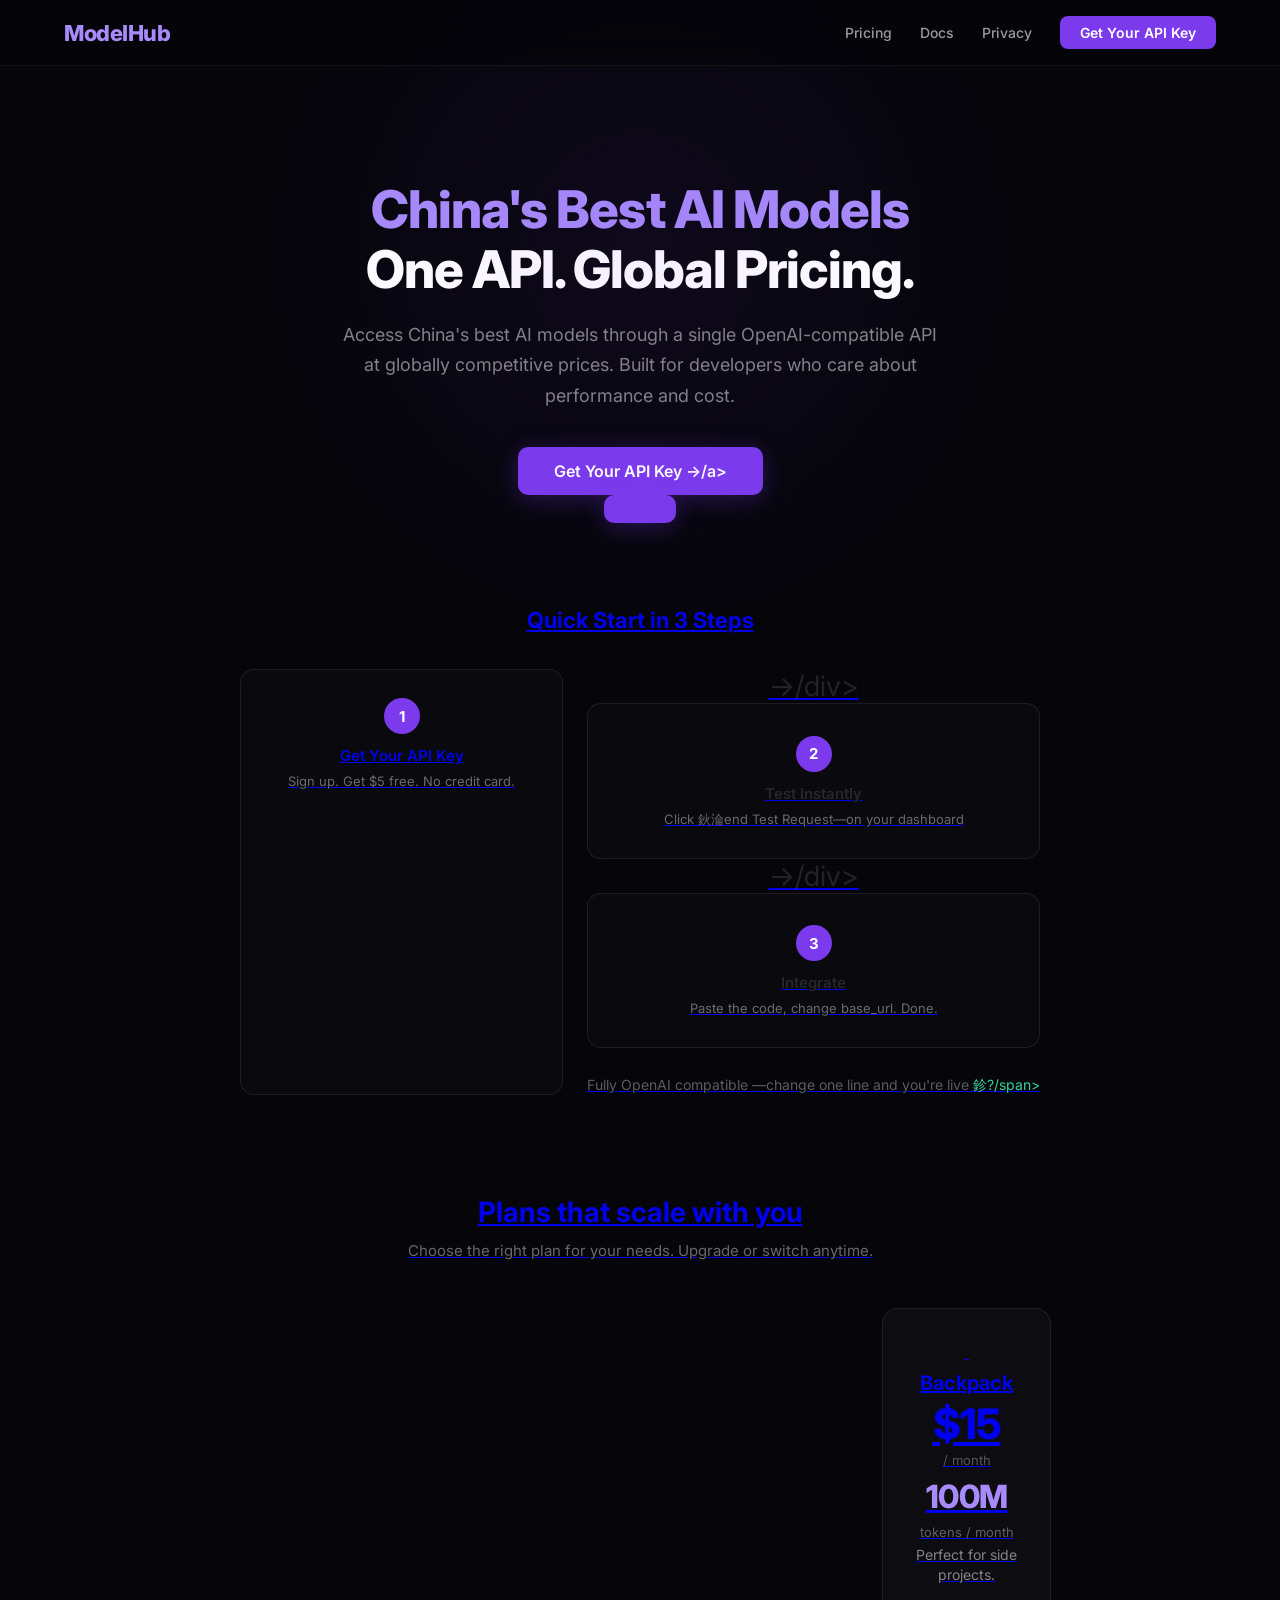
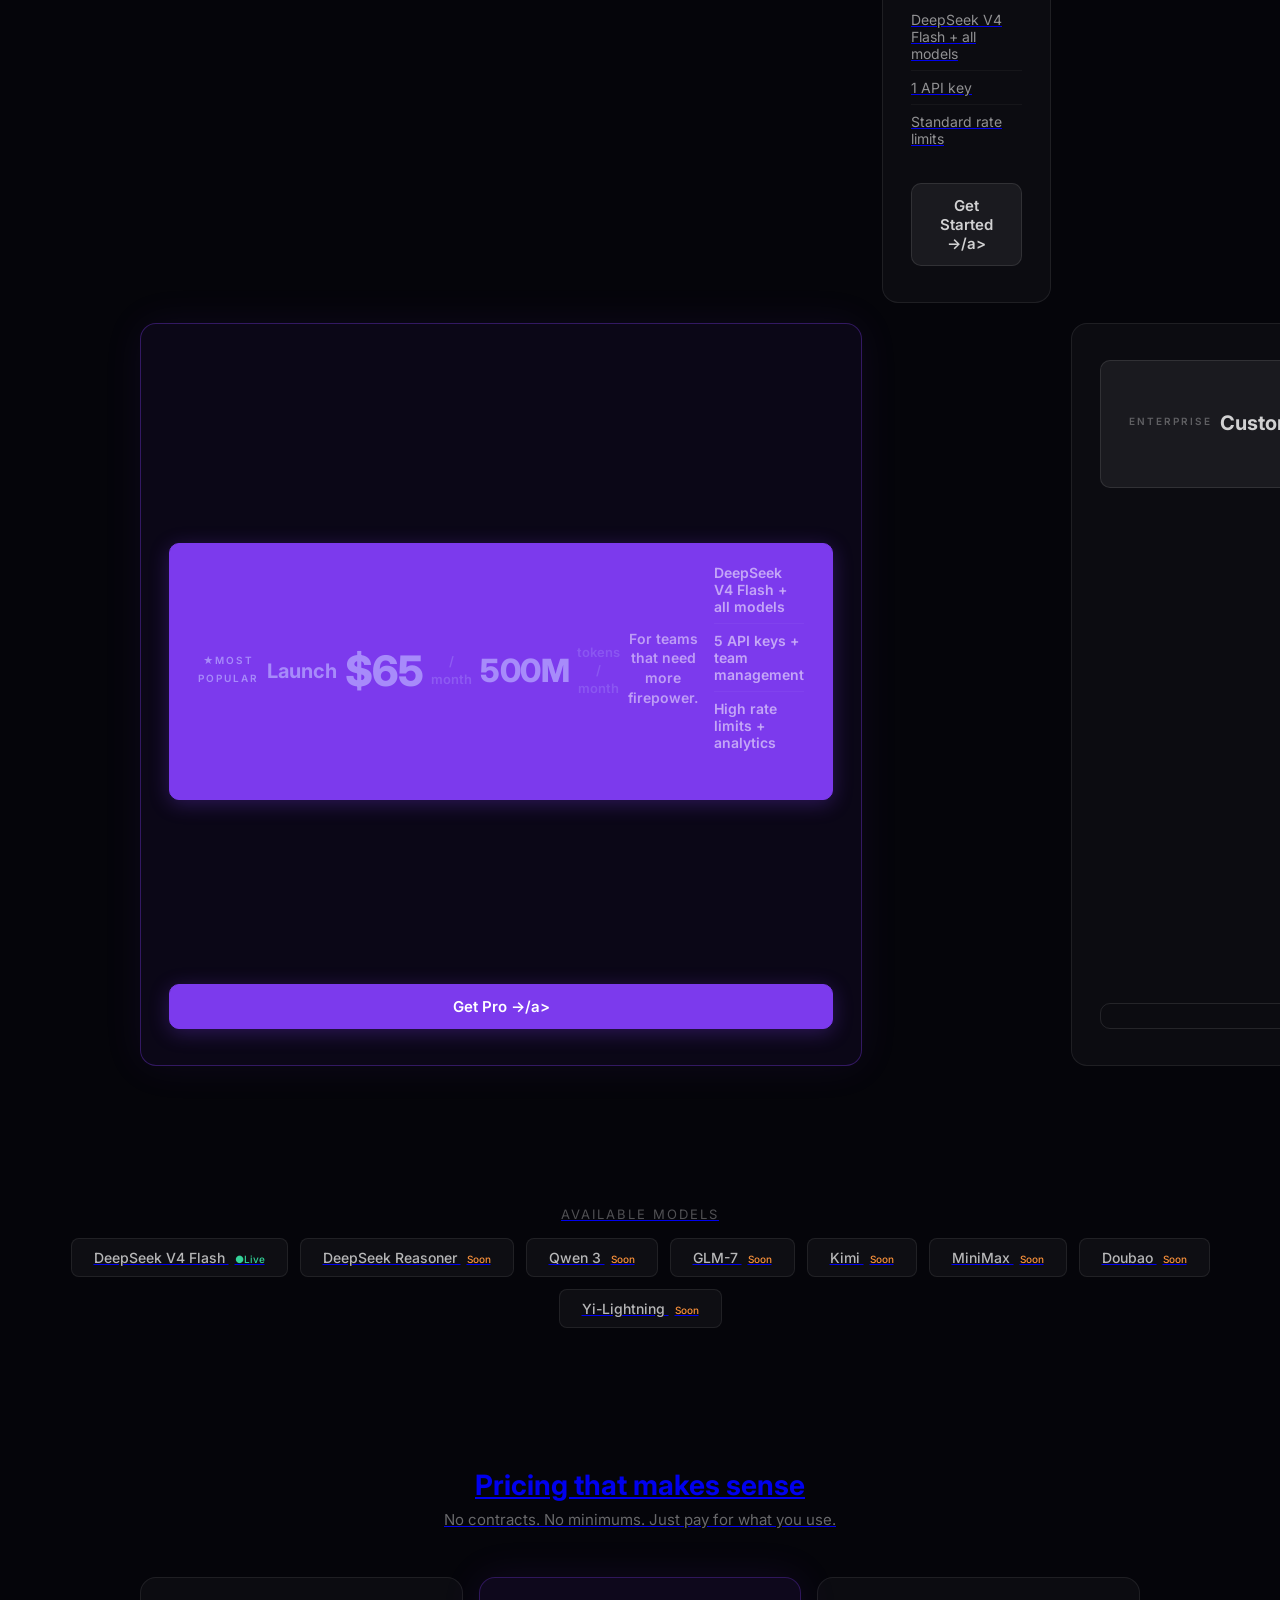
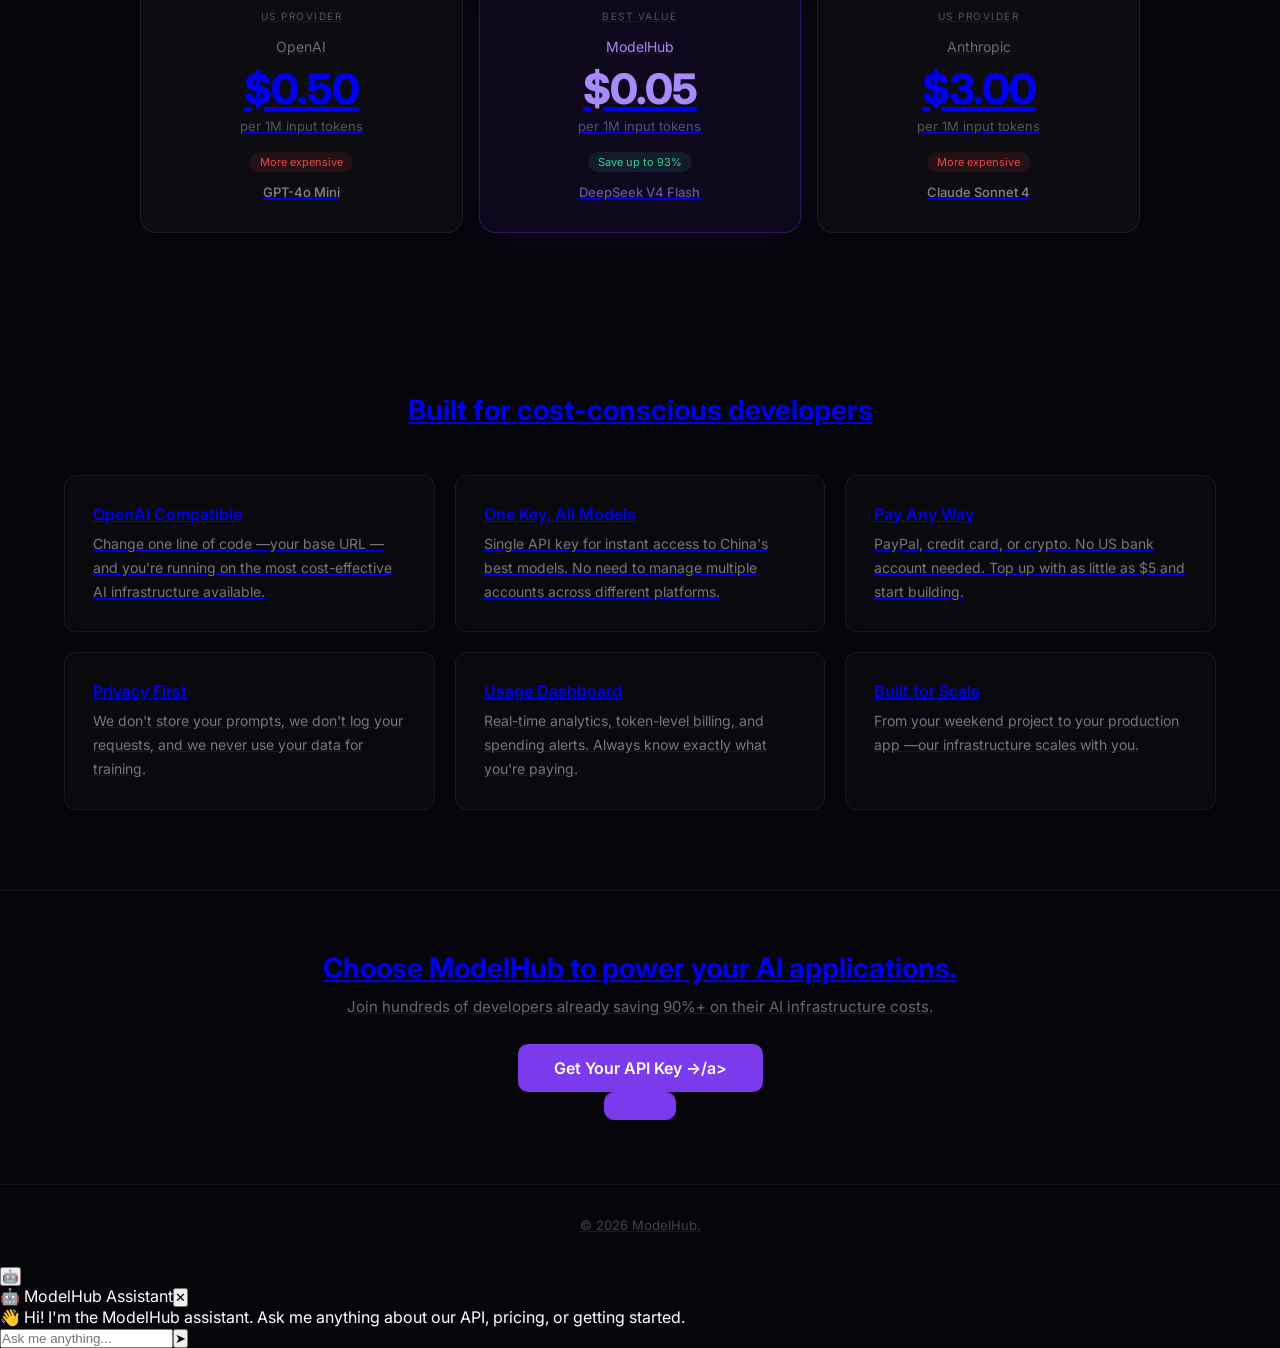
==== index.html @ 85d2f3e4 "initial deploy" ====
<!DOCTYPE html>
<html lang="en">
<head>
  <meta charset="UTF-8">
  <link rel="manifest" href="/manifest.json">
  <meta name="theme-color" content="#7c3aed">
  <meta name="apple-mobile-web-app-capable" content="yes">
  <meta name="apple-mobile-web-app-status-bar-style" content="black-translucent">
  <meta name="apple-mobile-web-app-title" content="ModelHub">
  <link rel="apple-touch-icon" href="data:image/svg+xml,%3Csvg xmlns='http://www.w3.org/2000/svg' width='192' height='192'%3E%3Crect width='192' height='192' rx='36' fill='%237c3aed'/%3E%3Ctext x='96' y='128' font-size='96' font-weight='800' fill='%23fff' text-anchor='middle'%3EM%3C/text%3E%3C/svg%3E">
  <meta name="viewport" content="width=device-width, initial-scale=1.0">
  <title>ModelHub —China's Best AI Models. One API. Global Pricing.</title>
  <link href="https://fonts.googleapis.com/css2?family=Inter:wght@400;500;600;700;800&display=swap" rel="stylesheet">
  <style>
    * { margin: 0; padding: 0; box-sizing: border-box; }
    body {
      font-family: 'Inter', -apple-system, sans-serif;
      background: #05050a;
      color: #fff;
      -webkit-font-smoothing: antialiased;
      overflow-x: hidden;
    }
    .container { max-width: 1200px; margin: 0 auto; padding: 0 24px; }

    /* Nav */
    nav {
      padding: 16px 0;
      border-bottom: 1px solid rgba(255,255,255,0.06);
      position: fixed; top: 0; left: 0; right: 0;
      background: rgba(5,5,10,0.85);
      backdrop-filter: blur(16px);
      z-index: 100;
    }
    nav .container { display: flex; justify-content: space-between; align-items: center; }
    .logo { font-weight: 800; font-size: 22px; letter-spacing: -0.5px; color: #a78bfa; }
    .nav-links { display: flex; gap: 28px; align-items: center; }
    .nav-links a { color: rgba(255,255,255,0.6); text-decoration: none; font-size: 14px; font-weight: 500; transition: color 0.2s; }
    .nav-links a:hover { color: #fff; }
    .nav-cta {
      background: #7c3aed;
      color: #fff !important;
      padding: 8px 20px;
      border-radius: 8px;
      font-weight: 600 !important;
    }

    /* Hero */
    .hero {
      padding: 180px 0 40px;
      text-align: center;
      position: relative;
    }
    .hero::before {
      content: '';
      position: absolute;
      top: -200px;
      left: 50%;
      transform: translateX(-50%);
      width: 900px;
      height: 900px;
      background: radial-gradient(circle, rgba(124,58,237,0.08), transparent 60%);
      pointer-events: none;
    }
    .hero h1 {
      font-size: 52px;
      font-weight: 800;
      letter-spacing: -1px;
      line-height: 1.15;
      margin-bottom: 20px;
      max-width: 800px;
      margin-left: auto;
      margin-right: auto;
    }
    .hero h1 .highlight { color: #a78bfa; }
    .hero p {
      font-size: 18px;
      color: rgba(255,255,255,0.5);
      max-width: 600px;
      margin: 0 auto 36px;
      line-height: 1.7;
    }
    .hero .btn-main {
      display: inline-flex;
      align-items: center;
      gap: 8px;
      background: #7c3aed;
      color: #fff;
      padding: 14px 36px;
      border-radius: 10px;
      font-size: 16px;
      font-weight: 600;
      text-decoration: none;
      transition: all 0.2s;
      box-shadow: 0 4px 24px rgba(124,58,237,0.3);
    }
    .hero .btn-main:hover { transform: translateY(-2px); box-shadow: 0 8px 32px rgba(124,58,237,0.4); }

    /* Plans Section */
    .plans-section {
      padding: 60px 0 80px;
      text-align: center;
    }
    .plans-section .subtitle {
      font-size: 28px;
      font-weight: 700;
      margin-bottom: 12px;
    }
    .plans-section .desc {
      font-size: 15px;
      color: rgba(255,255,255,0.4);
      margin-bottom: 48px;
    }
    .plans-grid {
      display: grid;
      grid-template-columns: 1fr 1fr 1fr;
      gap: 20px;
      max-width: 1000px;
      margin: 0 auto;
    }
    .plan-card {
      background: rgba(255,255,255,0.03);
      border: 1px solid rgba(255,255,255,0.08);
      border-radius: 16px;
      padding: 36px 28px;
      text-align: center;
      transition: all 0.3s;
      display: flex;
      flex-direction: column;
    }
    .plan-card:hover { border-color: rgba(255,255,255,0.15); transform: translateY(-6px); }
    .plan-card.featured {
      background: rgba(124,58,237,0.06);
      border-color: rgba(124,58,237,0.35);
      box-shadow: 0 0 40px rgba(124,58,237,0.08);
      position: relative;
    }
    .plan-card.featured:hover { border-color: rgba(124,58,237,0.55); }
    /* === Plan card row system - ensures perfect alignment across all cards === */
    .pt-row { margin-bottom: 0; }
    .pt-badge { font-size: 10px; text-transform: uppercase; letter-spacing: 2px; color: rgba(255,255,255,0.3); margin-bottom: 6px; min-height: 18px; line-height: 18px; }
    .pt-badge-featured { color: #a78bfa; font-weight: 600; }
    .pt-name { font-size: 20px; font-weight: 700; margin-bottom: 2px; min-height: 28px; line-height: 28px; }
    .pt-name-featured { color: #a78bfa; }
    .pt-price { font-size: 42px; font-weight: 800; letter-spacing: -1px; margin-bottom: 2px; min-height: 50px; line-height: 50px; }
    .pt-price-featured { color: #a78bfa; }
    .pt-interval { font-size: 13px; color: rgba(255,255,255,0.3); margin-bottom: 4px; min-height: 18px; line-height: 18px; }
    .pt-interval-featured { color: rgba(167,139,250,0.4); }
    .pt-tokens { font-size: 32px; font-weight: 800; letter-spacing: -0.5px; color: #a78bfa; margin-bottom: 2px; min-height: 48px; line-height: 48px; }
    .pt-tokens-featured { color: #a78bfa; }
    .pt-tokens-label { font-size: 13px; color: rgba(255,255,255,0.35); margin-bottom: 4px; min-height: 18px; line-height: 18px; }
    .pt-tokens-label-featured { color: rgba(167,139,250,0.35); }
    .pt-desc { font-size: 14px; color: rgba(255,255,255,0.5); margin-bottom: 8px; min-height: 42px; line-height: 1.4; }
    .pt-desc-featured { color: rgba(255,255,255,0.5); }
    .pt-spacer { flex: 1; min-height: 8px; }

    
    
    
    
    
    .plan-card.featured .plan-price { color: #a78bfa; }
    
    
    
    .plan-card .plan-save {
      font-size: 14px;
      color: rgba(255,255,255,0.5);
      margin-bottom: 16px;
      line-height: 1.5;
      min-height: 44px;
    }
    .plan-card .plan-features {
      list-style: none;
      text-align: left;
      margin: 0 0 28px;
      flex: 1;
    }
    .plan-card .plan-features li {
      font-size: 14px;
      color: rgba(255,255,255,0.55);
      padding: 8px 0;
      border-bottom: 1px solid rgba(255,255,255,0.04);
      display: flex;
      align-items: center;
      gap: 8px;
    }
    .plan-card .plan-features li:last-child { border-bottom: none; }
    .plan-card .plan-features li::before {
      content: '★;
      color: #34d399;
      font-weight: 700;
      font-size: 14px;
    }
    .plan-card .plan-btn {
      display: inline-flex;
      align-items: center;
      justify-content: center;
      gap: 8px;
      background: rgba(255,255,255,0.06);
      color: rgba(255,255,255,0.8);
      padding: 12px 28px;
      border-radius: 10px;
      font-size: 15px;
      font-weight: 600;
      text-decoration: none;
      transition: all 0.2s;
      border: 1px solid rgba(255,255,255,0.1);
      margin-top: auto;
    }
    .plan-card .plan-btn:hover {
      background: rgba(255,255,255,0.1);
      color: #fff;
    }
    .plan-card.featured .plan-btn {
      background: #7c3aed;
      color: #fff;
      border-color: #7c3aed;
      box-shadow: 0 4px 20px rgba(124,58,237,0.3);
    }
    .plan-card.featured .plan-btn:hover {
      background: #6d28d9;
      transform: translateY(-1px);
      box-shadow: 0 6px 28px rgba(124,58,237,0.4);
    }
    .plan-card .contact-btn {
      display: inline-flex;
      align-items: center;
      justify-content: center;
      gap: 8px;
      background: transparent;
      color: rgba(255,255,255,0.6);
      padding: 12px 28px;
      border-radius: 10px;
      font-size: 15px;
      font-weight: 600;
      text-decoration: none;
      transition: all 0.2s;
      border: 1px solid rgba(255,255,255,0.1);
      margin-top: auto;
    }
    .plan-card .contact-btn:hover {
      border-color: rgba(255,255,255,0.25);
      color: #fff;
    }

    /* Available Models */
    .models-section {
      padding: 60px 0;
      text-align: center;
    }
    .models-section .label {
      font-size: 13px;
      color: rgba(255,255,255,0.3);
      text-transform: uppercase;
      letter-spacing: 2px;
      margin-bottom: 16px;
    }
    .models-grid {
      display: flex;
      flex-wrap: wrap;
      justify-content: center;
      gap: 12px;
    }
    .model-chip {
      background: rgba(255,255,255,0.04);
      border: 1px solid rgba(255,255,255,0.08);
      padding: 10px 22px;
      border-radius: 8px;
      font-size: 14px;
      color: rgba(255,255,255,0.7);
      font-weight: 500;
      transition: all 0.2s;
    }
    .model-chip:hover {
      border-color: rgba(167,139,250,0.3);
      background: rgba(167,139,250,0.08);
      color: #a78bfa;
    }
    .model-chip .live {
      color: #34d399;
      font-size: 10px;
      margin-left: 6px;
    }
    .model-chip .soon {
      color: #fb923c;
      font-size: 10px;
      margin-left: 6px;
    }

    /* Pricing Comparison */
    .pricing-compare {
      padding: 80px 0;
    }
    .pricing-compare .subtitle {
      text-align: center;
      font-size: 28px;
      font-weight: 700;
      margin-bottom: 8px;
    }
    .pricing-compare .desc {
      text-align: center;
      font-size: 15px;
      color: rgba(255,255,255,0.4);
      margin-bottom: 48px;
    }
    .compare-grid {
      display: grid;
      grid-template-columns: 1fr 1fr 1fr;
      gap: 16px;
      max-width: 1000px;
      margin: 0 auto;
    }
    .compare-card {
      background: rgba(255,255,255,0.03);
      border: 1px solid rgba(255,255,255,0.08);
      border-radius: 16px;
      padding: 32px;
      text-align: center;
      position: relative;
      transition: all 0.3s;
    }
    .compare-card:hover { border-color: rgba(255,255,255,0.15); transform: translateY(-4px); }
    .compare-card.featured {
      background: rgba(124,58,237,0.08);
      border-color: rgba(124,58,237,0.3);
      box-shadow: 0 0 40px rgba(124,58,237,0.1);
    }
    .compare-card.featured:hover { border-color: rgba(124,58,237,0.5); }
    .compare-card .tag {
      font-size: 10px;
      text-transform: uppercase;
      letter-spacing: 1.5px;
      color: rgba(255,255,255,0.3);
      margin-bottom: 16px;
    }
    .compare-card .provider {
      font-size: 14px;
      color: rgba(255,255,255,0.4);
      margin-bottom: 8px;
    }
    .compare-card .price {
      font-size: 42px;
      font-weight: 800;
      letter-spacing: -1px;
      margin-bottom: 4px;
    }
    .compare-card.featured .price { color: #a78bfa; }
    .compare-card .per {
      font-size: 13px;
      color: rgba(255,255,255,0.3);
      margin-bottom: 16px;
    }
    .compare-card .vs { font-size: 11px; padding: 3px 10px; border-radius: 100px; display: inline-block; }
    .compare-card .vs.saving { background: rgba(52,211,153,0.1); color: #34d399; }
    .compare-card .vs.expensive { background: rgba(239,68,68,0.1); color: #ef4444; }
    .compare-card .model-name { font-size: 13px; color: rgba(255,255,255,0.5); margin-top: 12px; font-weight: 500; }

    /* Quick start preview */
    .qs-preview { padding: 40px 0; text-align: center; }
    .qs-preview .stitle { font-size: 22px; font-weight: 700; margin-bottom: 36px; }
    .qs-grid { display: flex; justify-content: center; gap: 24px; max-width: 800px; margin: 0 auto; }
    .qs-item { background: rgba(255,255,255,0.02); border: 1px solid rgba(255,255,255,0.08); border-radius: 14px; padding: 28px 24px; flex: 1; text-align: center; transition: all 0.3s; position: relative; }
    .qs-item:hover { border-color: rgba(167,139,250,0.25); transform: translateY(-4px); background: rgba(124,58,237,0.03); }
    .qs-item .qsn { width: 36px; height: 36px; border-radius: 50%; background: #7c3aed; color: #fff; display: inline-flex; align-items: center; justify-content: center; font-size: 15px; font-weight: 700; margin-bottom: 12px; }
    .qs-item h3 { font-size: 15px; font-weight: 600; margin-bottom: 6px; }
    .qs-item p { font-size: 13px; color: rgba(255,255,255,0.4); line-height: 1.6; margin: 0; }
    .qs-item .arrow { display: inline-block; margin: 0 12px; color: rgba(255,255,255,0.15); font-size: 24px; align-self: center; }
    @media (max-width: 768px) {.qs-grid { flex-direction: column; align-items: center; } .qs-item { max-width: 320px; } }
    /* Features */
    .features {
      padding: 80px 0;
    }
    .features .title { text-align: center; font-size: 28px; font-weight: 700; margin-bottom: 48px; }
    .features-grid {
      display: grid;
      grid-template-columns: repeat(3, 1fr);
      gap: 20px;
    }
    .feature-item {
      background: rgba(255,255,255,0.02);
      border: 1px solid rgba(255,255,255,0.06);
      border-radius: 12px;
      padding: 28px;
      transition: all 0.2s;
    }
    .feature-item:hover { background: rgba(255,255,255,0.04); border-color: rgba(167,139,250,0.2); }
    .feature-item h3 { font-size: 16px; font-weight: 600; margin-bottom: 8px; }
    .feature-item p { font-size: 14px; color: rgba(255,255,255,0.45); line-height: 1.7; }

    /* CTA */
    .cta-bar {
      padding: 60px 0;
      text-align: center;
      border-top: 1px solid rgba(255,255,255,0.06);
    }
    .cta-bar h2 { font-size: 28px; font-weight: 700; margin-bottom: 12px; }
    .cta-bar p { color: rgba(255,255,255,0.4); font-size: 15px; margin-bottom: 28px; }
    .cta-bar .btn-main {
      display: inline-flex;
      align-items: center;
      gap: 8px;
      background: #7c3aed;
      color: #fff;
      padding: 14px 36px;
      border-radius: 10px;
      font-size: 16px;
      font-weight: 600;
      text-decoration: none;
    }
    .cta-bar .btn-main:hover { background: #6d28d9; }

    /* Footer */
    footer {
      padding: 32px 0;
      border-top: 1px solid rgba(255,255,255,0.06);
      text-align: center;
    }
    footer p { font-size: 13px; color: rgba(255,255,255,0.25); }

    @media (max-width: 768px) {.container { padding: 0 16px; }
      .hero { padding: 140px 0 30px; }
      .hero h1 { font-size: 28px; }
      .hero p { font-size: 15px; }
      .hero .btn-main { font-size: 14px; padding: 12px 28px; }
      .nav-links a:not(.nav-cta):not(.active) { display: none; }
      .nav-links .nav-cta { display: inline-flex; font-size: 12px; padding: 6px 14px; }
      .plans-grid { grid-template-columns: 1fr; }
      .plans-section .subtitle { font-size: 22px; }
      .plans-section .desc { font-size: 13px; }
      .compare-grid { grid-template-columns: 1fr; }
      .features-grid { grid-template-columns: 1fr; }
      .features .title { font-size: 22px; }
      .pricing-compare .subtitle { font-size: 22px; }
      .pricing-compare .desc { font-size: 13px; }
      .qs-grid { flex-direction: column; align-items: center; }
      .qs-item { max-width: 100%; padding: 20px; }
      .qs-grid > div[style*="font-size:28px"] { display: none; }
      .cta-bar h2 { font-size: 22px; }
      .cta-bar p { font-size: 14px; }
      .model-chip { font-size: 12px; padding: 8px 16px; }
    }
  <link rel="stylesheet" href="ai-assistant.css?v=3">
  </style>
</head>
<body>

<nav>
  <div class="container">
    <div class="logo">ModelHub</div>
    <div class="nav-links">
      <a href="pricing.html">Pricing</a>
      <a href="docs.html">Docs</a>
      <a href="privacy.html">Privacy</a>
      <a href="dashboard.html" class="nav-cta">Get Your API Key</a>
    </div>
  </div>
</nav>

<section class="hero">
  <div class="container">
    <h1><span class="highlight">China's Best AI Models</span><br>One API. Global Pricing.</h1>
    <p>Access China's best AI models through a single OpenAI-compatible API at globally competitive prices. Built for developers who care about performance and cost.</p>
    <a href="dashboard.html" class="btn-main">Get Your API Key →/a>
  </div>
</section>

<section class="qs-preview">
  <div class="container">
    <div class="stitle">Quick Start in 3 Steps</div>
    <div class="qs-grid">
      <div class="qs-item">
        <div class="qsn">1</div>
        <h3>Get Your API Key</h3>
        <p>Sign up. Get $5 free. No credit card.</p>
      </div>
      <div style="font-size:28px;color:rgba(255,255,255,0.12);align-self:center;flex-shrink:0;">→/div>
      <div class="qs-item">
        <div class="qsn">2</div>
        <h3>Test Instantly</h3>
        <p>Click 鈥淪end Test Request—on your dashboard</p>
      </div>
      <div style="font-size:28px;color:rgba(255,255,255,0.12);align-self:center;flex-shrink:0;">→/div>
      <div class="qs-item">
        <div class="qsn">3</div>
        <h3>Integrate</h3>
        <p>Paste the code, change base_url. Done.</p>
      </div>
    </div>
    <div style="margin-top:28px;font-size:14px;color:rgba(255,255,255,0.35);">Fully OpenAI compatible —change one line and you're live <span style="color:#34d399;">鉁?/span></div>
  </div>
</section>

<section class="plans-section">
  <div class="container">
    <div class="subtitle">Plans that scale with you</div>
    <div class="desc">Choose the right plan for your needs. Upgrade or switch anytime.</div>

    <div class="plans-grid">
      <!-- Backpack Plan -->
      <div class="plan-card">
        <div class="pt-row pt-badge">&nbsp;</div>
        <div class="pt-row pt-name">Backpack</div>
        <div class="pt-row pt-price">$15</div>
        <div class="pt-row pt-interval">/ month</div>
        <div class="pt-row pt-tokens">100M</div>
        <div class="pt-row pt-tokens-label">tokens / month</div>
        <div class="pt-row pt-desc">Perfect for side projects.</div>
        <div class="pt-spacer"></div>
        <ul class="plan-features">
          <li>DeepSeek V4 Flash + all models</li>
          <li>1 API key</li>
          <li>Standard rate limits</li>
        </ul>
        <a href="pricing.html" class="plan-btn">Get Started →/a>
      </div>

      <!-- Launch Plan (Featured) -->
      <div class="plan-card featured">
        <div class="pt-row pt-badge pt-badge-featured">★Most Popular</div>
        <div class="pt-row pt-name pt-name-featured">Launch</div>
        <div class="pt-row pt-price pt-price-featured">$65</div>
        <div class="pt-row pt-interval pt-interval-featured">/ month</div>
        <div class="pt-row pt-tokens pt-tokens-featured">500M</div>
        <div class="pt-row pt-tokens-label pt-tokens-label-featured">tokens / month</div>
        <div class="pt-row pt-desc pt-desc-featured">For teams that need more firepower.</div>
        <div class="pt-spacer"></div>
        <ul class="plan-features">
          <li>DeepSeek V4 Flash + all models</li>
          <li>5 API keys + team management</li>
          <li>High rate limits + analytics</li>
        </ul>
        <a href="pricing.html" class="plan-btn">Get Pro →/a>
      </div>

      <!-- Enterprise Plan -->
      <div class="plan-card">
        <div class="pt-row pt-badge">Enterprise</div>
        <div class="pt-row pt-name">Custom</div>
        <div class="pt-row pt-price" style="font-size:36px;">Contact Us</div>
        <div class="pt-row pt-interval" style="visibility:hidden;">—/div>
        <div class="pt-row pt-tokens" style="visibility:hidden;">—/div>
        <div class="pt-row pt-tokens-label" style="visibility:hidden;">—/div>
        <div class="pt-row pt-desc">Custom pricing for your needs.</div>
        <div class="pt-spacer"></div>
        <ul class="plan-features">
          <li>Dedicated infrastructure</li>
          <li>SLA 99.9%</li>
          <li>Unlimited API Keys</li>
          <li>Custom model routing</li>
        </ul>
        <a href="mailto:support@modelhub-api.com" class="contact-btn">Contact Us →/a>
      </div>
    </div>
  </div>
</section>

<section class="models-section">
  <div class="container">
    <div class="label">Available Models</div>
    <div class="models-grid">
      <div class="model-chip">DeepSeek V4 Flash <span class="live">●Live</span></div>
      <div class="model-chip">DeepSeek Reasoner <span class="soon">Soon</span></div>
      <div class="model-chip">Qwen 3 <span class="soon">Soon</span></div>
      <div class="model-chip">GLM-7 <span class="soon">Soon</span></div>
      <div class="model-chip">Kimi <span class="soon">Soon</span></div>
      <div class="model-chip">MiniMax <span class="soon">Soon</span></div>
      <div class="model-chip">Doubao <span class="soon">Soon</span></div>
      <div class="model-chip">Yi-Lightning <span class="soon">Soon</span></div>
    </div>
  </div>
</section>

<section class="pricing-compare">
  <div class="container">
    <div class="subtitle">Pricing that makes sense</div>
    <div class="desc">No contracts. No minimums. Just pay for what you use.</div>

    <div class="compare-grid">
      <div class="compare-card">
        <div class="tag">US Provider</div>
        <div class="provider">OpenAI</div>
        <div class="price">$0.50</div>
        <div class="per">per 1M input tokens</div>
        <div class="vs expensive">More expensive</div>
        <div class="model-name">GPT-4o Mini</div>
      </div>

      <div class="compare-card featured">
        <div class="tag"> Best Value</div>
        <div class="provider" style="color:#a78bfa;">ModelHub</div>
        <div class="price" style="color:#a78bfa;">$0.05</div>
        <div class="per" style="color:rgba(167,139,250,0.5);">per 1M input tokens</div>
        <div class="vs saving">Save up to 93%</div>
        <div class="model-name" style="color:rgba(167,139,250,0.6);">DeepSeek V4 Flash</div>
      </div>

      <div class="compare-card">
        <div class="tag">US Provider</div>
        <div class="provider">Anthropic</div>
        <div class="price">$3.00</div>
        <div class="per">per 1M input tokens</div>
        <div class="vs expensive">More expensive</div>
        <div class="model-name">Claude Sonnet 4</div>
      </div>
    </div>
  </div>
</section>

<section class="features">
  <div class="container">
    <div class="title">Built for cost-conscious developers</div>
    <div class="features-grid">
      <div class="feature-item">
        <h3> OpenAI Compatible</h3>
        <p>Change one line of code —your base URL —and you're running on the most cost-effective AI infrastructure available.</p>
      </div>
      <div class="feature-item">
        <h3> One Key, All Models</h3>
        <p>Single API key for instant access to China's best models. No need to manage multiple accounts across different platforms.</p>
      </div>
      <div class="feature-item">
        <h3> Pay Any Way</h3>
        <p>PayPal, credit card, or crypto. No US bank account needed. Top up with as little as $5 and start building.</p>
      </div>
      <div class="feature-item">
        <h3> Privacy First</h3>
        <p>We don't store your prompts, we don't log your requests, and we never use your data for training.</p>
      </div>
      <div class="feature-item">
        <h3> Usage Dashboard</h3>
        <p>Real-time analytics, token-level billing, and spending alerts. Always know exactly what you're paying.</p>
      </div>
      <div class="feature-item">
        <h3> Built for Scale</h3>
        <p>From your weekend project to your production app —our infrastructure scales with you.</p>
      </div>
    </div>
  </div>
</section>

<section class="cta-bar">
  <div class="container">
    <h2>Choose ModelHub to power your AI applications.</h2>
    <p>Join hundreds of developers already saving 90%+ on their AI infrastructure costs.</p>
    <a href="dashboard.html" class="btn-main">Get Your API Key →/a>
  </div>
</section>

<footer>
  <div class="container">
    <p>© 2026 ModelHub.</p>
  </div>
</footer>

<script src="ai-assistant.js?v=3"></script>
  <script>
  if ('serviceWorker' in navigator) {
    navigator.serviceWorker.register('/sw.js').catch(function(e) {
      console.log('SW registration failed:', e);
    });
  }
  </script>
</body>
</html>
---- ai-assistant.css ----
/* AI Chat Assistant — global styles for all pages */
/* Desktop: top-right corner, visible and accessible */
/* Mobile: bottom-center floating bar, always in view */

/* Floating button */
.aicb {
  position: fixed;
  top: 12px;
  right: 24px;
  z-index: 999;
}

.aicb .aibt {
  width: 42px;
  height: 42px;
  border-radius: 50%;
  background: linear-gradient(135deg, #7c3aed, #a78bfa);
  border: none;
  color: #fff;
  font-size: 20px;
  cursor: pointer;
  box-shadow: 0 4px 20px rgba(124,58,237,0.4);
  transition: all 0.2s;
  display: flex;
  align-items: center;
  justify-content: center;
  position: relative;
}

.aicb .aibt:hover {
  transform: scale(1.1);
  box-shadow: 0 8px 30px rgba(124,58,237,0.5);
}

/* Pulsing green dot indicator */
.aicb .aibt::after {
  content: '';
  position: absolute;
  top: 0;
  right: 0;
  width: 10px;
  height: 10px;
  border-radius: 50%;
  background: #34d399;
  border: 2px solid #05050a;
  animation: pulse-dot 2s infinite;
}

@keyframes pulse-dot {
  0%, 100% { box-shadow: 0 0 0 0 rgba(52,211,153,0.4); }
  50% { box-shadow: 0 0 0 6px rgba(52,211,153,0); }
}

/* Chat dialog — desktop: drops from top-right */
.aicd {
  position: fixed;
  top: 62px;
  right: 24px;
  width: 380px;
  height: 520px;
  background: rgba(13,13,20,0.92);
  backdrop-filter: blur(20px);
  -webkit-backdrop-filter: blur(20px);
  border: 1px solid rgba(255,255,255,0.1);
  border-radius: 16px;
  display: none;
  flex-direction: column;
  overflow: hidden;
  box-shadow: 0 8px 40px rgba(0,0,0,0.5);
  z-index: 999;
}

.aich {
  display: flex;
  align-items: center;
  justify-content: space-between;
  padding: 16px 20px;
  border-bottom: 1px solid rgba(255,255,255,0.06);
  background: rgba(124,58,237,0.06);
}

.aichl {
  font-size: 14px;
  font-weight: 600;
  color: #a78bfa;
  display: flex;
  align-items: center;
  gap: 8px;
}

.aichc {
  background: none;
  border: none;
  color: rgba(255,255,255,0.3);
  font-size: 18px;
  cursor: pointer;
  padding: 2px;
}

.aichc:hover { color: #fff; }

.aibox {
  flex: 1;
  overflow-y: auto;
  padding: 16px;
  display: flex;
  flex-direction: column;
  gap: 10px;
}

.aibox::-webkit-scrollbar { width: 4px; }
.aibox::-webkit-scrollbar-track { background: transparent; }
.aibox::-webkit-scrollbar-thumb { background: rgba(255,255,255,0.1); border-radius: 4px; }

.aiu { display: flex; max-width: 85%; }
.aiur { align-self: flex-end; }
.aias { align-self: flex-start; }
.aib { align-self: flex-start; }

.aic {
  padding: 10px 14px;
  border-radius: 12px;
  font-size: 13px;
  line-height: 1.6;
  word-break: break-word;
}

.aiur .aic {
  background: #7c3aed;
  color: #fff;
  border-bottom-right-radius: 4px;
}

.aib .aic {
  background: rgba(255,255,255,0.04);
  color: rgba(255,255,255,0.85);
  border: 1px solid rgba(255,255,255,0.06);
  border-bottom-left-radius: 4px;
}

.aias .aic { padding: 6px 14px; }

.aith {
  display: flex;
  gap: 4px;
  align-items: center;
  padding: 2px 0;
}

.aith span {
  width: 6px;
  height: 6px;
  border-radius: 50%;
  background: #a78bfa;
  animation: ab 1.4s infinite;
}

.aith span:nth-child(2) { animation-delay: 0.2s; }
.aith span:nth-child(3) { animation-delay: 0.4s; }

@keyframes ab {
  0%, 60%, 100% { opacity: 0.3; }
  30% { opacity: 1; }
}

.aiinput {
  display: flex;
  gap: 8px;
  padding: 12px 16px;
  border-top: 1px solid rgba(255,255,255,0.06);
}

.aiinput input {
  flex: 1;
  padding: 10px 14px;
  background: rgba(255,255,255,0.04);
  border: 1px solid rgba(255,255,255,0.08);
  border-radius: 8px;
  color: #fff;
  font-size: 13px;
  outline: none;
  font-family: 'Inter', sans-serif;
}

.aiinput input:focus { border-color: #7c3aed; }

.aiinput button {
  width: 38px;
  height: 38px;
  border-radius: 8px;
  background: #7c3aed;
  border: none;
  color: #fff;
  cursor: pointer;
  display: flex;
  align-items: center;
  justify-content: center;
  transition: 0.2s;
  font-size: 16px;
}

.aiinput button:hover { background: #6d28d9; }

/* ============================== */
/* MOBILE: < 768px               */
/* ============================== */
@media (max-width: 768px) {
  /* Button: bottom-center, floating above everything */
  .aicb {
    top: auto;
    bottom: 20px;
    right: auto;
    left: 50%;
    transform: translateX(-50%);
  }

  .aicb .aibt {
    width: 56px;
    height: 56px;
    font-size: 24px;
    box-shadow: 0 4px 24px rgba(124,58,237,0.5);
  }

  /* Remove pulse dot on mobile (simpler) */
  .aicb .aibt::after { display: none; }

  /* Chat dialog: full-screen bottom sheet */
  .aicd {
    top: auto;
    right: 0;
    left: 0;
    bottom: 0;
    width: 100%;
    height: 70vh;
    max-height: 500px;
    border-radius: 20px 20px 0 0;
    border-bottom: none;
  }
}
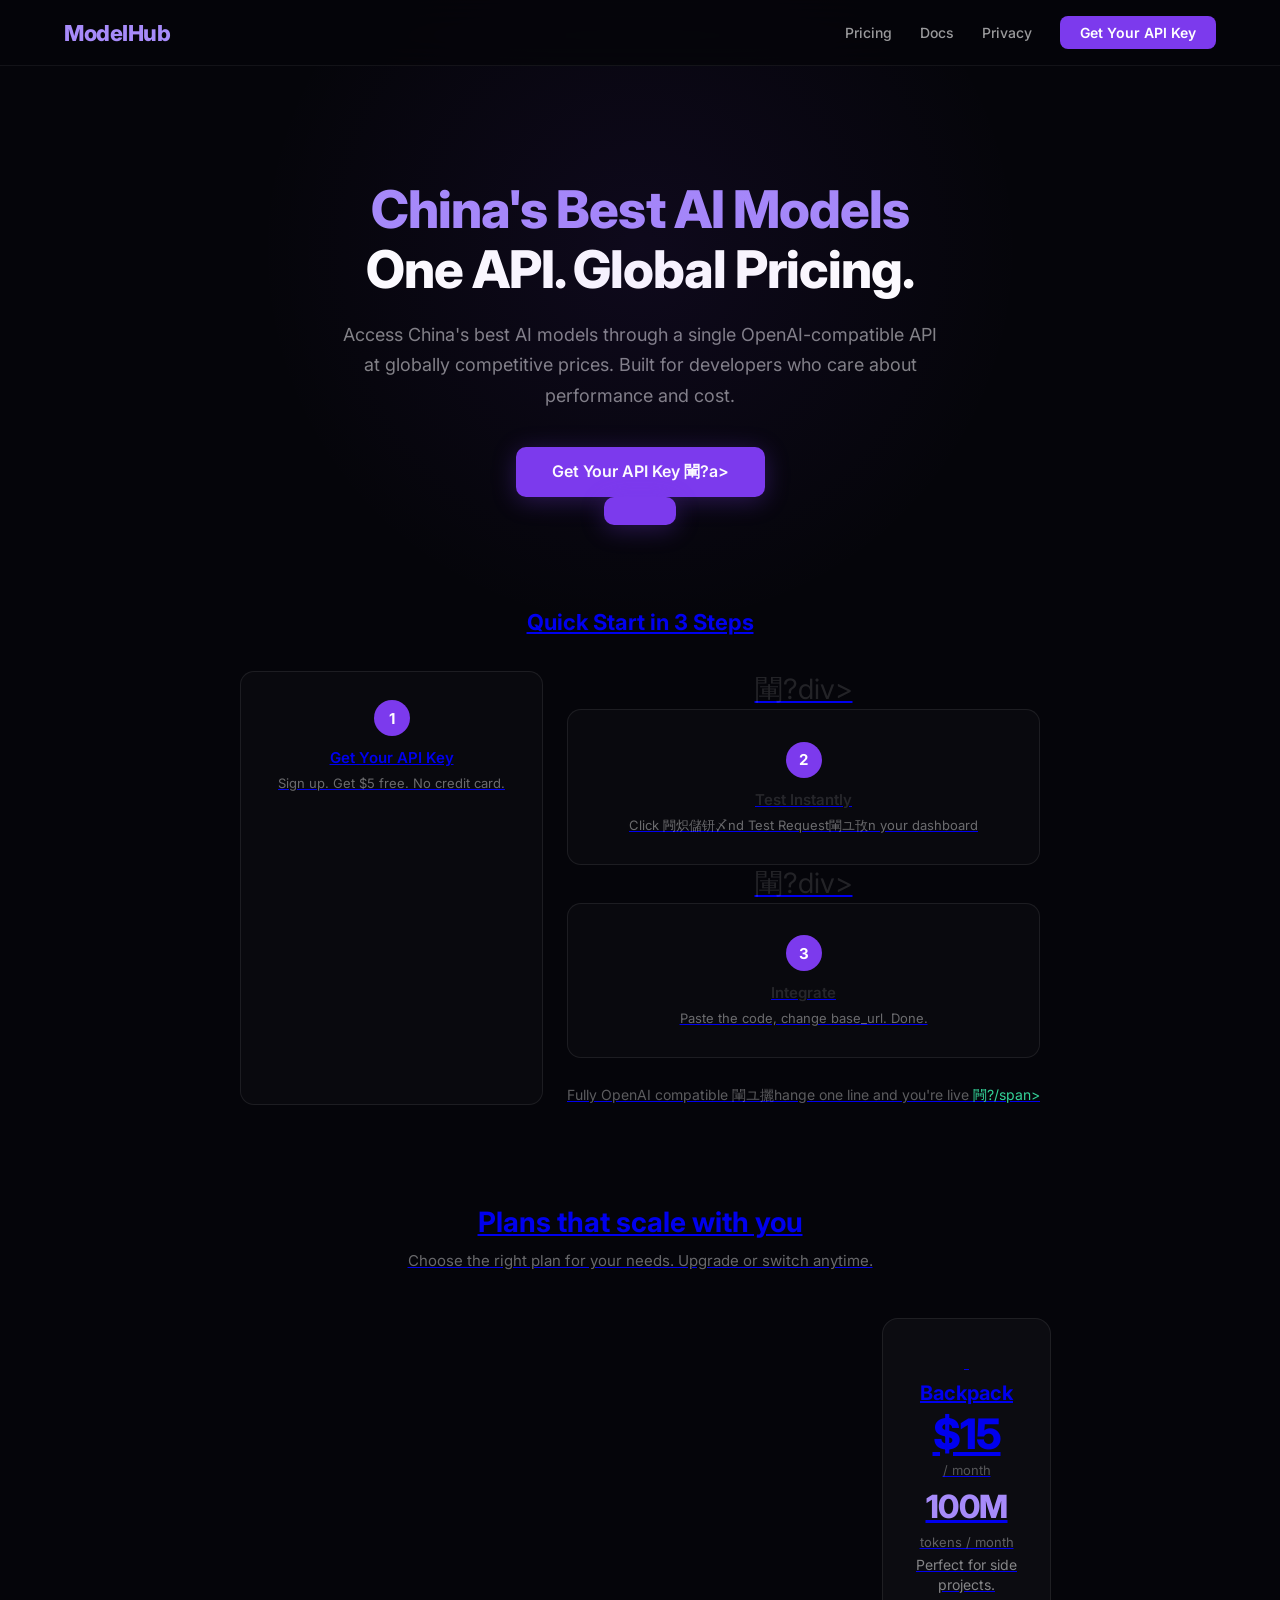
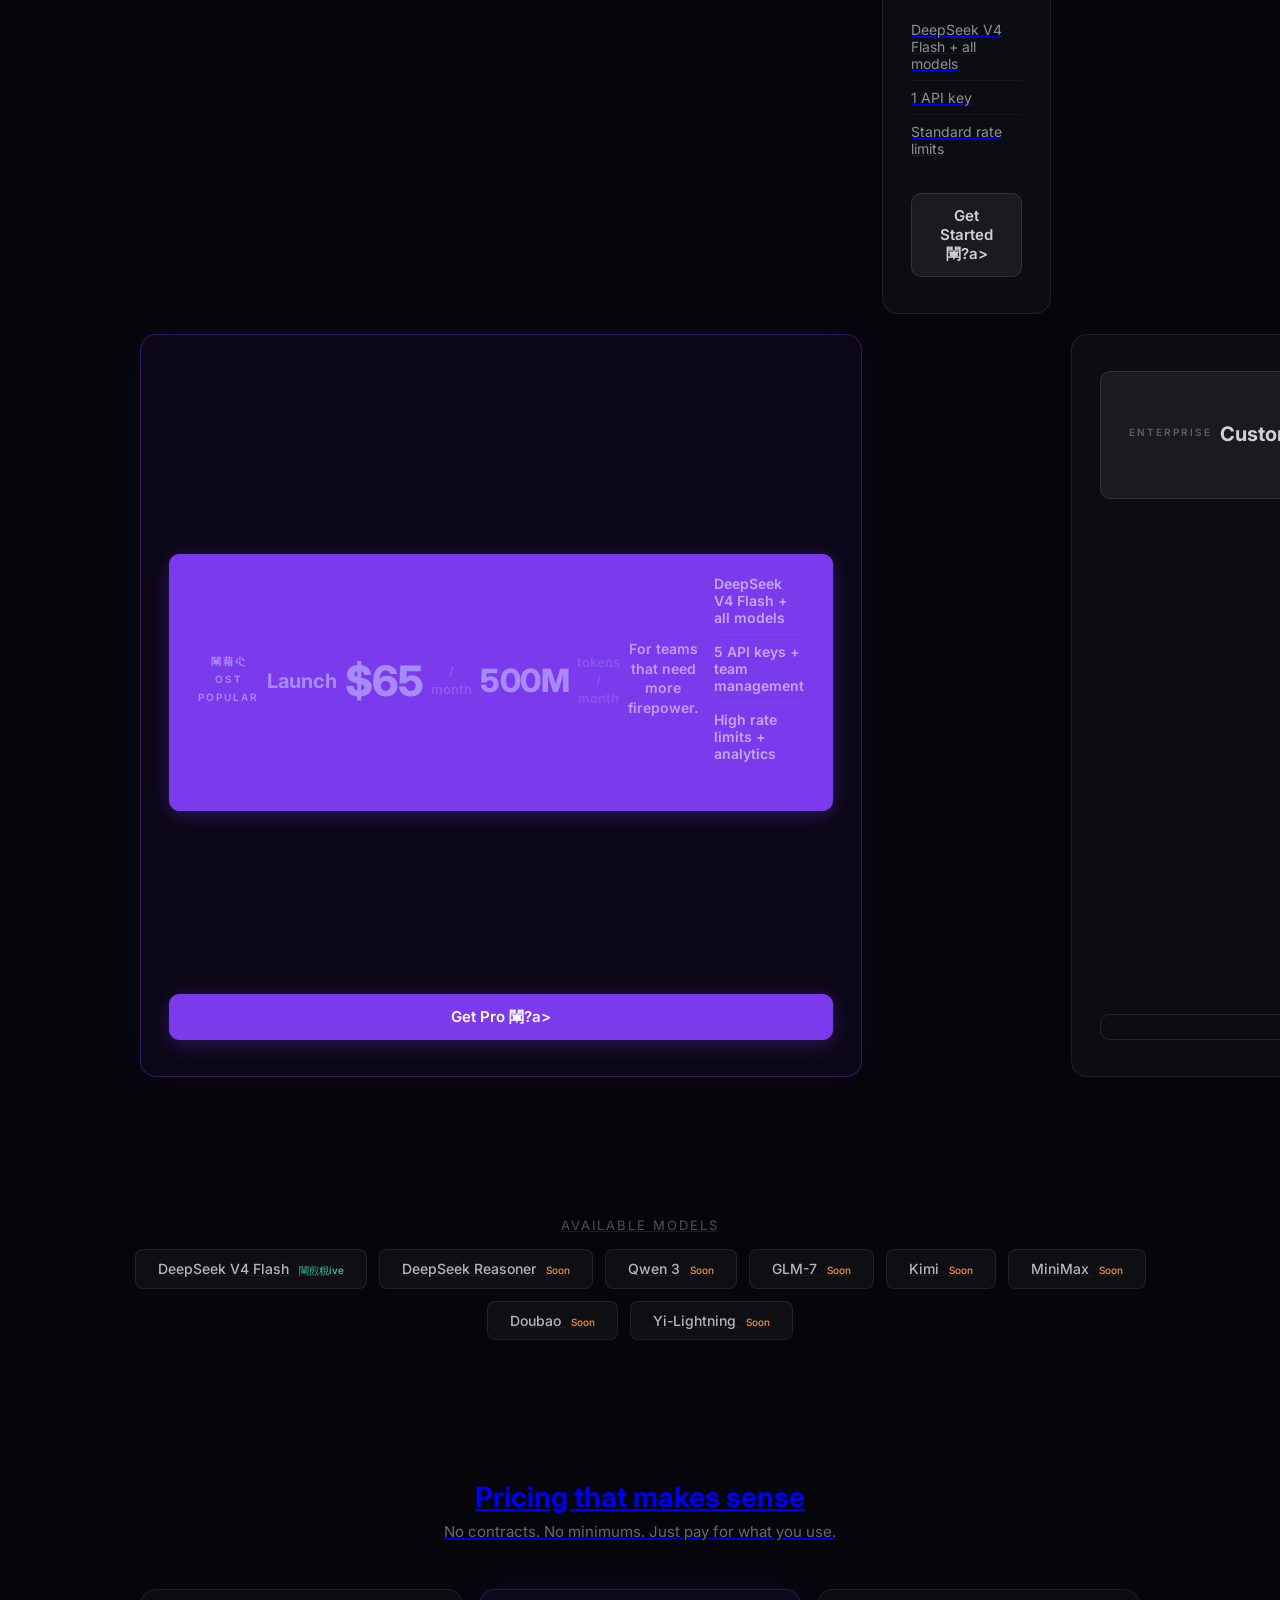
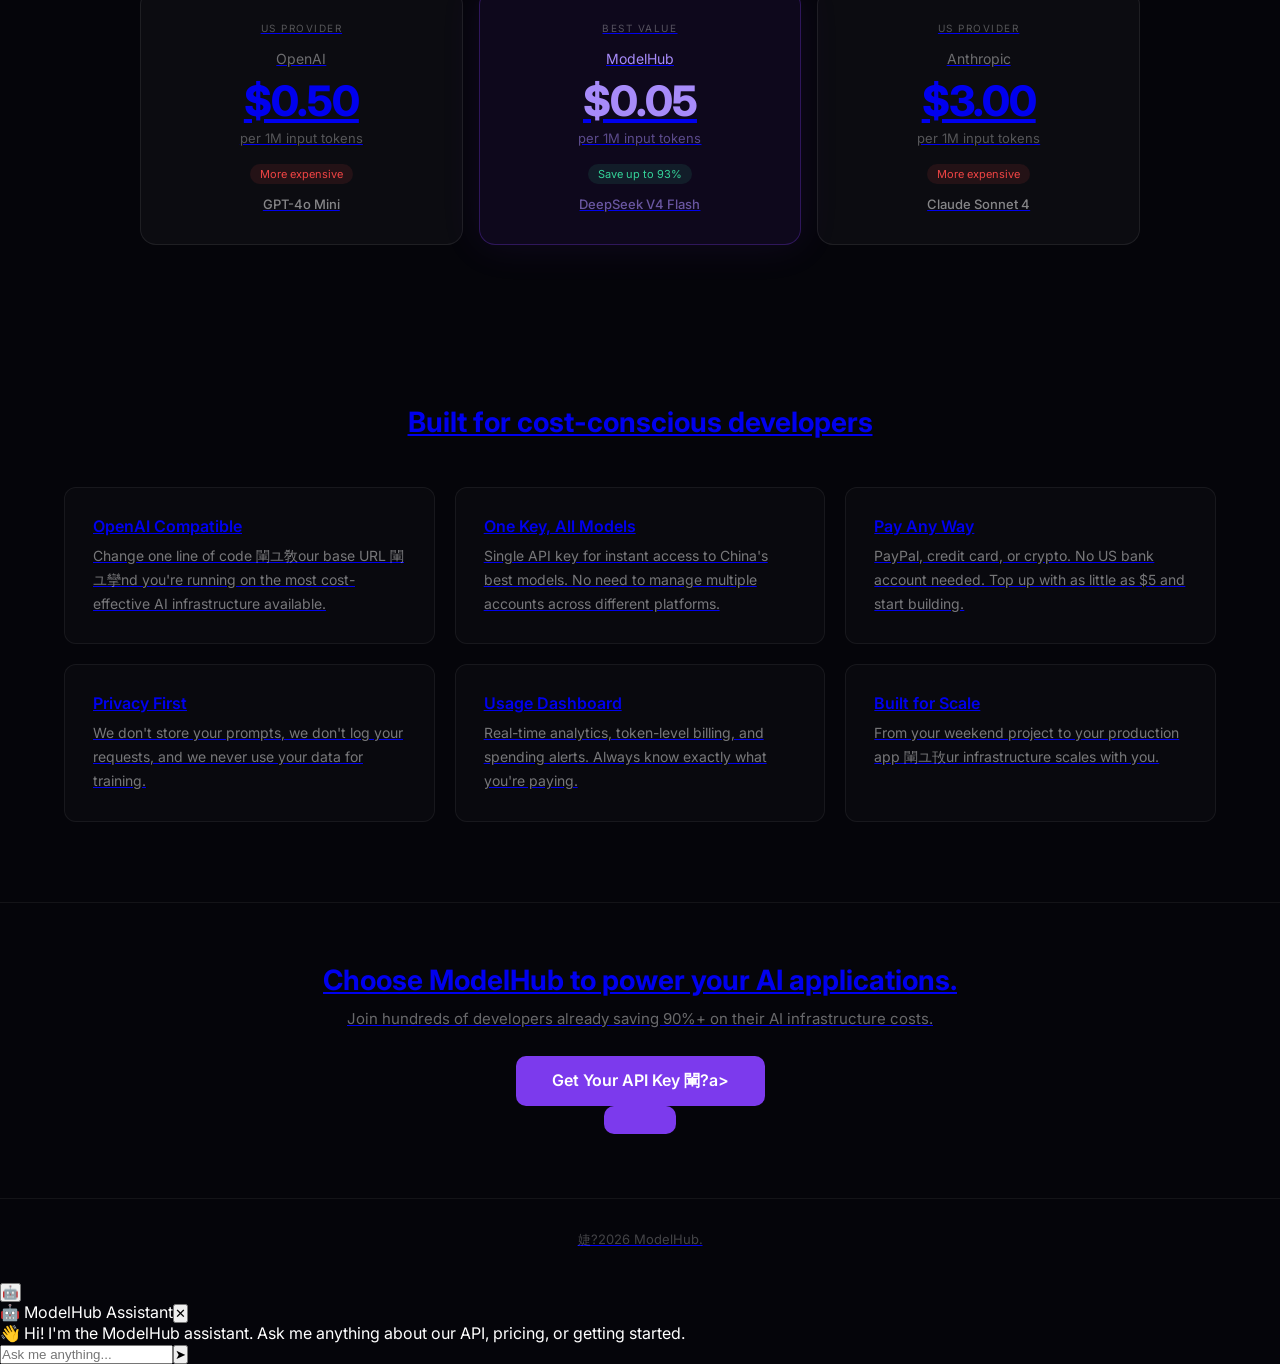
==== commit 875ec12c: "Update index.html" ====
--- a/index.html
+++ b/index.html
@@ -1,15 +1,15 @@
 <!DOCTYPE html>
 <html lang="en">
 <head>
-  <meta charset="UTF-8">
-  <link rel="manifest" href="/manifest.json">
-  <meta name="theme-color" content="#7c3aed">
-  <meta name="apple-mobile-web-app-capable" content="yes">
-  <meta name="apple-mobile-web-app-status-bar-style" content="black-translucent">
-  <meta name="apple-mobile-web-app-title" content="ModelHub">
+  <meta charset="UTF-8">
+  <link rel="manifest" href="/manifest.json">
+  <meta name="theme-color" content="#7c3aed">
+  <meta name="apple-mobile-web-app-capable" content="yes">
+  <meta name="apple-mobile-web-app-status-bar-style" content="black-translucent">
+  <meta name="apple-mobile-web-app-title" content="ModelHub">
   <link rel="apple-touch-icon" href="data:image/svg+xml,%3Csvg xmlns='http://www.w3.org/2000/svg' width='192' height='192'%3E%3Crect width='192' height='192' rx='36' fill='%237c3aed'/%3E%3Ctext x='96' y='128' font-size='96' font-weight='800' fill='%23fff' text-anchor='middle'%3EM%3C/text%3E%3C/svg%3E">
   <meta name="viewport" content="width=device-width, initial-scale=1.0">
-  <title>ModelHub —China's Best AI Models. One API. Global Pricing.</title>
+  <title>ModelHub 閳ユ摕hina's Best AI Models. One API. Global Pricing.</title>
   <link href="https://fonts.googleapis.com/css2?family=Inter:wght@400;500;600;700;800&display=swap" rel="stylesheet">
   <style>
     * { margin: 0; padding: 0; box-sizing: border-box; }
@@ -186,7 +186,7 @@
     }
     .plan-card .plan-features li:last-child { border-bottom: none; }
     .plan-card .plan-features li::before {
-      content: '★;
+      content: '閳?
       color: #34d399;
       font-weight: 700;
       font-size: 14px;
@@ -439,7 +439,7 @@
       .cta-bar p { font-size: 14px; }
       .model-chip { font-size: 12px; padding: 8px 16px; }
     }
-  <link rel="stylesheet" href="ai-assistant.css?v=3">
+  <link rel="stylesheet" href="ai-assistant.css?v=5">
   </style>
 </head>
 <body>
@@ -460,7 +460,7 @@
   <div class="container">
     <h1><span class="highlight">China's Best AI Models</span><br>One API. Global Pricing.</h1>
     <p>Access China's best AI models through a single OpenAI-compatible API at globally competitive prices. Built for developers who care about performance and cost.</p>
-    <a href="dashboard.html" class="btn-main">Get Your API Key →/a>
+    <a href="dashboard.html" class="btn-main">Get Your API Key 閳?a>
   </div>
 </section>
 
@@ -473,20 +473,20 @@
         <h3>Get Your API Key</h3>
         <p>Sign up. Get $5 free. No credit card.</p>
       </div>
-      <div style="font-size:28px;color:rgba(255,255,255,0.12);align-self:center;flex-shrink:0;">→/div>
+      <div style="font-size:28px;color:rgba(255,255,255,0.12);align-self:center;flex-shrink:0;">閳?div>
       <div class="qs-item">
         <div class="qsn">2</div>
         <h3>Test Instantly</h3>
-        <p>Click 鈥淪end Test Request—on your dashboard</p>
-      </div>
-      <div style="font-size:28px;color:rgba(255,255,255,0.12);align-self:center;flex-shrink:0;">→/div>
+        <p>Click 闁炽儲钘〆nd Test Request閳ユ攼n your dashboard</p>
+      </div>
+      <div style="font-size:28px;color:rgba(255,255,255,0.12);align-self:center;flex-shrink:0;">閳?div>
       <div class="qs-item">
         <div class="qsn">3</div>
         <h3>Integrate</h3>
         <p>Paste the code, change base_url. Done.</p>
       </div>
     </div>
-    <div style="margin-top:28px;font-size:14px;color:rgba(255,255,255,0.35);">Fully OpenAI compatible —change one line and you're live <span style="color:#34d399;">鉁?/span></div>
+    <div style="margin-top:28px;font-size:14px;color:rgba(255,255,255,0.35);">Fully OpenAI compatible 閳ユ攦hange one line and you're live <span style="color:#34d399;">闁?/span></div>
   </div>
 </section>
 
@@ -511,12 +511,12 @@
           <li>1 API key</li>
           <li>Standard rate limits</li>
         </ul>
-        <a href="pricing.html" class="plan-btn">Get Started →/a>
+        <a href="pricing.html" class="plan-btn">Get Started 閳?a>
       </div>
 
       <!-- Launch Plan (Featured) -->
       <div class="plan-card featured">
-        <div class="pt-row pt-badge pt-badge-featured">★Most Popular</div>
+        <div class="pt-row pt-badge pt-badge-featured">閳藉尐ost Popular</div>
         <div class="pt-row pt-name pt-name-featured">Launch</div>
         <div class="pt-row pt-price pt-price-featured">$65</div>
         <div class="pt-row pt-interval pt-interval-featured">/ month</div>
@@ -529,7 +529,7 @@
           <li>5 API keys + team management</li>
           <li>High rate limits + analytics</li>
         </ul>
-        <a href="pricing.html" class="plan-btn">Get Pro →/a>
+        <a href="pricing.html" class="plan-btn">Get Pro 閳?a>
       </div>
 
       <!-- Enterprise Plan -->
@@ -537,9 +537,9 @@
         <div class="pt-row pt-badge">Enterprise</div>
         <div class="pt-row pt-name">Custom</div>
         <div class="pt-row pt-price" style="font-size:36px;">Contact Us</div>
-        <div class="pt-row pt-interval" style="visibility:hidden;">—/div>
-        <div class="pt-row pt-tokens" style="visibility:hidden;">—/div>
-        <div class="pt-row pt-tokens-label" style="visibility:hidden;">—/div>
+        <div class="pt-row pt-interval" style="visibility:hidden;">閳?div>
+        <div class="pt-row pt-tokens" style="visibility:hidden;">閳?div>
+        <div class="pt-row pt-tokens-label" style="visibility:hidden;">閳?div>
         <div class="pt-row pt-desc">Custom pricing for your needs.</div>
         <div class="pt-spacer"></div>
         <ul class="plan-features">
@@ -548,7 +548,7 @@
           <li>Unlimited API Keys</li>
           <li>Custom model routing</li>
         </ul>
-        <a href="mailto:support@modelhub-api.com" class="contact-btn">Contact Us →/a>
+        <a href="mailto:support@modelhub-api.com" class="contact-btn">Contact Us 閳?a>
       </div>
     </div>
   </div>
@@ -558,7 +558,7 @@
   <div class="container">
     <div class="label">Available Models</div>
     <div class="models-grid">
-      <div class="model-chip">DeepSeek V4 Flash <span class="live">●Live</span></div>
+      <div class="model-chip">DeepSeek V4 Flash <span class="live">閳煎粯ive</span></div>
       <div class="model-chip">DeepSeek Reasoner <span class="soon">Soon</span></div>
       <div class="model-chip">Qwen 3 <span class="soon">Soon</span></div>
       <div class="model-chip">GLM-7 <span class="soon">Soon</span></div>
@@ -612,7 +612,7 @@
     <div class="features-grid">
       <div class="feature-item">
         <h3> OpenAI Compatible</h3>
-        <p>Change one line of code —your base URL —and you're running on the most cost-effective AI infrastructure available.</p>
+        <p>Change one line of code 閳ユ敎our base URL 閳ユ攣nd you're running on the most cost-effective AI infrastructure available.</p>
       </div>
       <div class="feature-item">
         <h3> One Key, All Models</h3>
@@ -632,7 +632,7 @@
       </div>
       <div class="feature-item">
         <h3> Built for Scale</h3>
-        <p>From your weekend project to your production app —our infrastructure scales with you.</p>
+        <p>From your weekend project to your production app 閳ユ攼ur infrastructure scales with you.</p>
       </div>
     </div>
   </div>
@@ -642,24 +642,24 @@
   <div class="container">
     <h2>Choose ModelHub to power your AI applications.</h2>
     <p>Join hundreds of developers already saving 90%+ on their AI infrastructure costs.</p>
-    <a href="dashboard.html" class="btn-main">Get Your API Key →/a>
+    <a href="dashboard.html" class="btn-main">Get Your API Key 閳?a>
   </div>
 </section>
 
 <footer>
   <div class="container">
-    <p>© 2026 ModelHub.</p>
+    <p>婕?2026 ModelHub.</p>
   </div>
 </footer>
 
-<script src="ai-assistant.js?v=3"></script>
-  <script>
-  if ('serviceWorker' in navigator) {
-    navigator.serviceWorker.register('/sw.js').catch(function(e) {
-      console.log('SW registration failed:', e);
-    });
-  }
-  </script>
+<script src="ai-assistant.js?v=5"></script>
+  <script>
+  if ('serviceWorker' in navigator) {
+    navigator.serviceWorker.register('/sw.js').catch(function(e) {
+      console.log('SW registration failed:', e);
+    });
+  }
+  </script>
 </body>
 </html>
 
--- a/ai-assistant.css
+++ b/ai-assistant.css
@@ -1,25 +1,25 @@
 /* AI Chat Assistant — global styles for all pages */
-/* Desktop: top-right corner, visible and accessible */
-/* Mobile: bottom-center floating bar, always in view */
-
-/* Floating button */
+/* Desktop: floating right of hero / content area, always visible */
+/* Mobile: bottom-center floating bar */
+
+/* Floating button — desktop: hero-adjacent right side */
 .aicb {
   position: fixed;
-  top: 12px;
+  top: 120px;
   right: 24px;
   z-index: 999;
 }
 
 .aicb .aibt {
-  width: 42px;
-  height: 42px;
+  width: 48px;
+  height: 48px;
   border-radius: 50%;
   background: linear-gradient(135deg, #7c3aed, #a78bfa);
   border: none;
   color: #fff;
-  font-size: 20px;
+  font-size: 22px;
   cursor: pointer;
-  box-shadow: 0 4px 20px rgba(124,58,237,0.4);
+  box-shadow: 0 4px 24px rgba(124,58,237,0.5);
   transition: all 0.2s;
   display: flex;
   align-items: center;
@@ -36,10 +36,10 @@
 .aicb .aibt::after {
   content: '';
   position: absolute;
-  top: 0;
-  right: 0;
-  width: 10px;
-  height: 10px;
+  top: -2px;
+  right: -2px;
+  width: 12px;
+  height: 12px;
   border-radius: 50%;
   background: #34d399;
   border: 2px solid #05050a;
@@ -51,13 +51,13 @@
   50% { box-shadow: 0 0 0 6px rgba(52,211,153,0); }
 }
 
-/* Chat dialog — desktop: drops from top-right */
+/* Chat dialog — desktop: right side, below button */
 .aicd {
   position: fixed;
-  top: 62px;
+  top: 178px;
   right: 24px;
   width: 380px;
-  height: 520px;
+  height: 460px;
   background: rgba(13,13,20,0.92);
   backdrop-filter: blur(20px);
   -webkit-backdrop-filter: blur(20px);
@@ -207,7 +207,6 @@
 @media (max-width: 768px) {
   /* Button: bottom-center, floating above everything */
   .aicb {
-    top: auto;
     bottom: 20px;
     right: auto;
     left: 50%;
@@ -224,7 +223,7 @@
   /* Remove pulse dot on mobile (simpler) */
   .aicb .aibt::after { display: none; }
 
-  /* Chat dialog: full-screen bottom sheet */
+  /* Chat dialog: full-width bottom sheet */
   .aicd {
     top: auto;
     right: 0;
